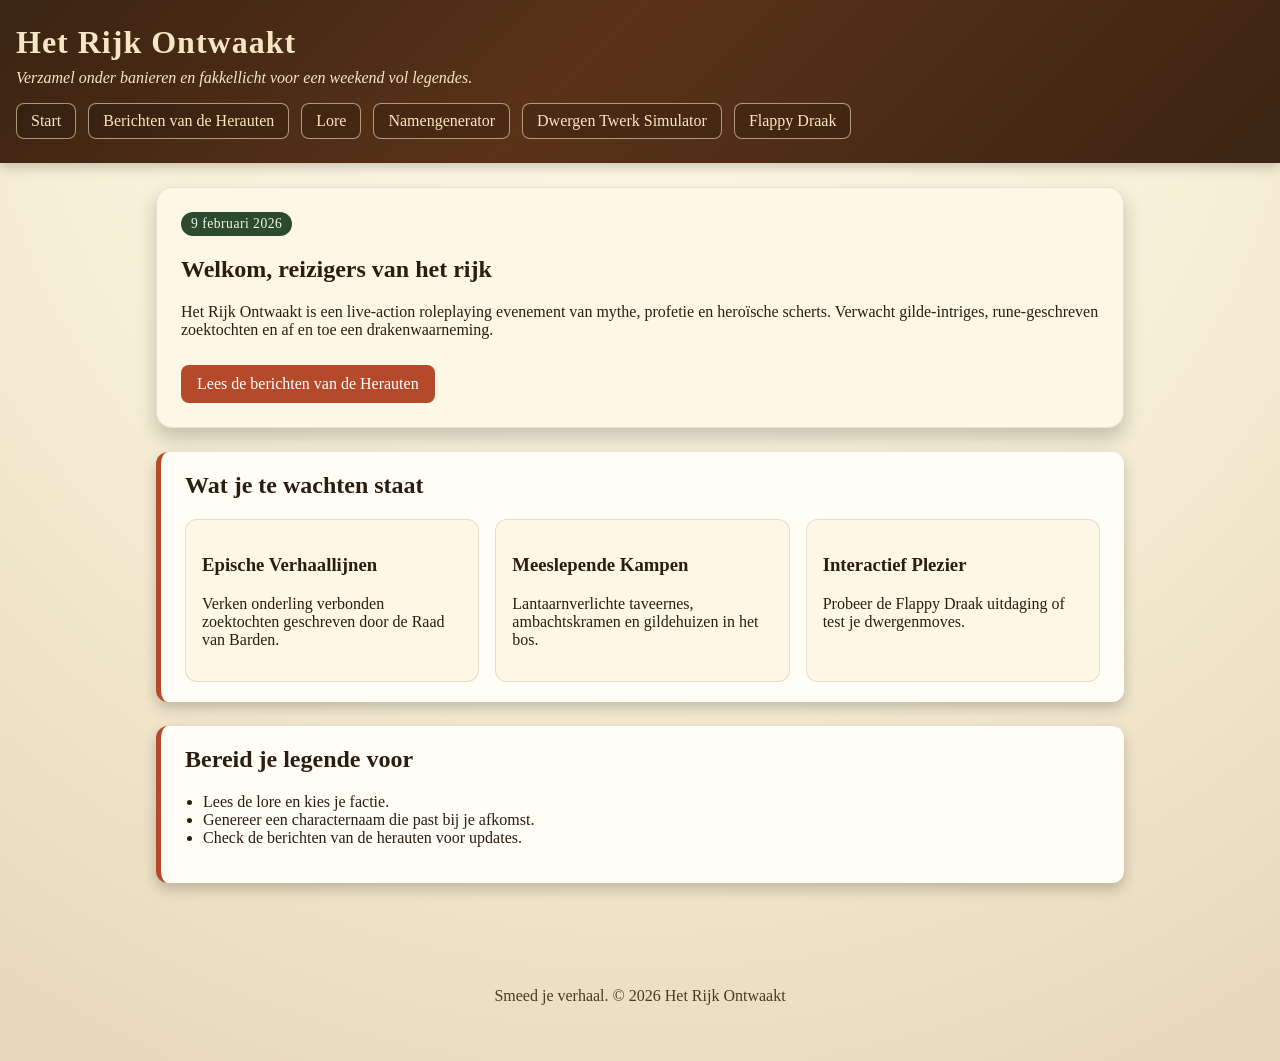
==== index.html @ 0592b7b3 "First vibecoded version" ====
<!DOCTYPE html>
<html lang="nl">

<head>
    <meta charset="UTF-8" />
    <meta name="viewport" content="width=device-width, initial-scale=1" />
    <title>LARP Evenement | Het Rijk Ontwaakt</title>
    <link rel="stylesheet" href="styles.css" />
</head>

<body>
    <header>
        <h1>Het Rijk Ontwaakt</h1>
        <p>Verzamel onder banieren en fakkellicht voor een weekend vol legendes.</p>
        <nav>
            <a href="index.html">Start</a>
            <a href="announcements.html">Berichten van de Herauten</a>
            <a href="lore.html">Lore</a>
            <a href="name-generator.html">Namengenerator</a>
            <a href="twerk.html">Dwergen Twerk Simulator</a>
            <a href="flappy-dragon.html">Flappy Draak</a>
        </nav>
    </header>

    <main>
        <section class="hero">
            <span class="badge">9 februari 2026</span>
            <h2>Welkom, reizigers van het rijk</h2>
            <p>
                Het Rijk Ontwaakt is een live-action roleplaying evenement van mythe, profetie en
                heroïsche scherts. Verwacht gilde-intriges, rune-geschreven zoektochten en af en toe een
                drakenwaarneming.
            </p>
            <a class="button" href="announcements.html">Lees de berichten van de Herauten</a>
        </section>

        <section class="section">
            <h2>Wat je te wachten staat</h2>
            <div class="card-grid">
                <div class="card">
                    <h3>Epische Verhaallijnen</h3>
                    <p>Verken onderling verbonden zoektochten geschreven door de Raad van Barden.</p>
                </div>
                <div class="card">
                    <h3>Meeslepende Kampen</h3>
                    <p>Lantaarnverlichte taveernes, ambachtskramen en gildehuizen in het bos.</p>
                </div>
                <div class="card">
                    <h3>Interactief Plezier</h3>
                    <p>Probeer de Flappy Draak uitdaging of test je dwergenmoves.</p>
                </div>
            </div>
        </section>

        <section class="section">
            <h2>Bereid je legende voor</h2>
            <ul>
                <li>Lees de lore en kies je factie.</li>
                <li>Genereer een characternaam die past bij je afkomst.</li>
                <li>Check de berichten van de herauten voor updates.</li>
            </ul>
        </section>
    </main>

    <footer>
        <p>Smeed je verhaal. © <span data-year></span> Het Rijk Ontwaakt</p>
    </footer>

    <script src="main.js"></script>
</body>

</html>
---- styles.css ----
:root {
    --parchment: #f7f0d8;
    --ink: #2b1d0f;
    --ember: #b54a2a;
    --forest: #2c4a2e;
    --gold: #c9a227;
    --shadow: rgba(0, 0, 0, 0.2);
    --card: #fff7e6;
}

* {
    box-sizing: border-box;
}

body {
    margin: 0;
    font-family: "Cormorant Garamond", "Garamond", "Times New Roman", serif;
    color: var(--ink);
    background: radial-gradient(circle at top, #fff8e8 0%, var(--parchment) 45%, #e6d6b8 100%);
}

header {
    background: linear-gradient(135deg, #3a2412 0%, #5a3218 45%, #3a2412 100%);
    color: #f6e6c4;
    padding: 24px 16px;
    box-shadow: 0 4px 12px var(--shadow);
}

header h1 {
    margin: 0 0 8px;
    letter-spacing: 1px;
}

header p {
    margin: 0;
    font-style: italic;
}

nav {
    margin-top: 16px;
    display: flex;
    flex-wrap: wrap;
    gap: 12px;
}

nav a {
    color: #f9e6bf;
    text-decoration: none;
    padding: 8px 14px;
    border: 1px solid rgba(249, 230, 191, 0.6);
    border-radius: 8px;
    transition: all 0.2s ease;
    background: rgba(0, 0, 0, 0.15);
}

nav a:hover,
nav a:focus {
    background: rgba(249, 230, 191, 0.25);
    border-color: var(--gold);
    outline: none;
}

main {
    max-width: 1000px;
    margin: 24px auto 64px;
    padding: 0 16px;
}

.hero {
    background: var(--card);
    padding: 24px;
    border-radius: 16px;
    border: 1px solid rgba(43, 29, 15, 0.1);
    box-shadow: 0 10px 20px var(--shadow);
}

.section {
    margin-top: 24px;
    background: #fffdf6;
    padding: 20px 24px;
    border-radius: 12px;
    border-left: 5px solid var(--ember);
    box-shadow: 0 6px 14px var(--shadow);
}

.section h2 {
    margin-top: 0;
}

.card-grid {
    display: grid;
    grid-template-columns: repeat(auto-fit, minmax(240px, 1fr));
    gap: 16px;
}

.card {
    background: var(--card);
    padding: 16px;
    border-radius: 12px;
    border: 1px solid rgba(43, 29, 15, 0.12);
}

.badge {
    display: inline-block;
    padding: 4px 10px;
    border-radius: 999px;
    background: var(--forest);
    color: #f1f7ee;
    font-size: 0.85rem;
    letter-spacing: 0.5px;
}

.button {
    display: inline-block;
    margin-top: 10px;
    padding: 10px 16px;
    background: var(--ember);
    color: #fff;
    text-decoration: none;
    border-radius: 8px;
    border: none;
    cursor: pointer;
    font-family: inherit;
    font-size: 1rem;
}

.button.secondary {
    background: var(--forest);
}

footer {
    text-align: center;
    padding: 24px 16px 40px;
    color: #4b3a25;
}

.notice {
    background: #fff1d5;
    border: 1px dashed #c9a227;
    padding: 12px 16px;
    border-radius: 10px;
}

.canvas-wrap {
    margin-top: 16px;
    background: #201507;
    padding: 14px;
    border-radius: 12px;
    border: 1px solid rgba(0, 0, 0, 0.4);
    box-shadow: 0 8px 18px rgba(0, 0, 0, 0.3);
}

canvas {
    display: block;
    width: 100%;
    max-width: 640px;
    height: auto;
    margin: 0 auto;
    background: linear-gradient(#6db3f2, #c9e8ff);
    border-radius: 8px;
}

input,
textarea {
    width: 100%;
    padding: 10px 12px;
    border-radius: 8px;
    border: 1px solid rgba(43, 29, 15, 0.2);
    font-family: inherit;
}

ul {
    padding-left: 18px;
}

.lore-image-main {
    width: 100%;
    max-width: 800px;
    height: auto;
    display: block;
    margin: 16px auto 24px;
    border-radius: 8px;
    border: 1px solid rgba(43, 29, 15, 0.2);
    box-shadow: 0 4px 8px var(--shadow);
}

.lore-image-card {
    width: 100%;
    height: 200px;
    object-fit: cover;
    border-radius: 8px;
    margin-bottom: 12px;
    border: 1px solid rgba(43, 29, 15, 0.1);
}
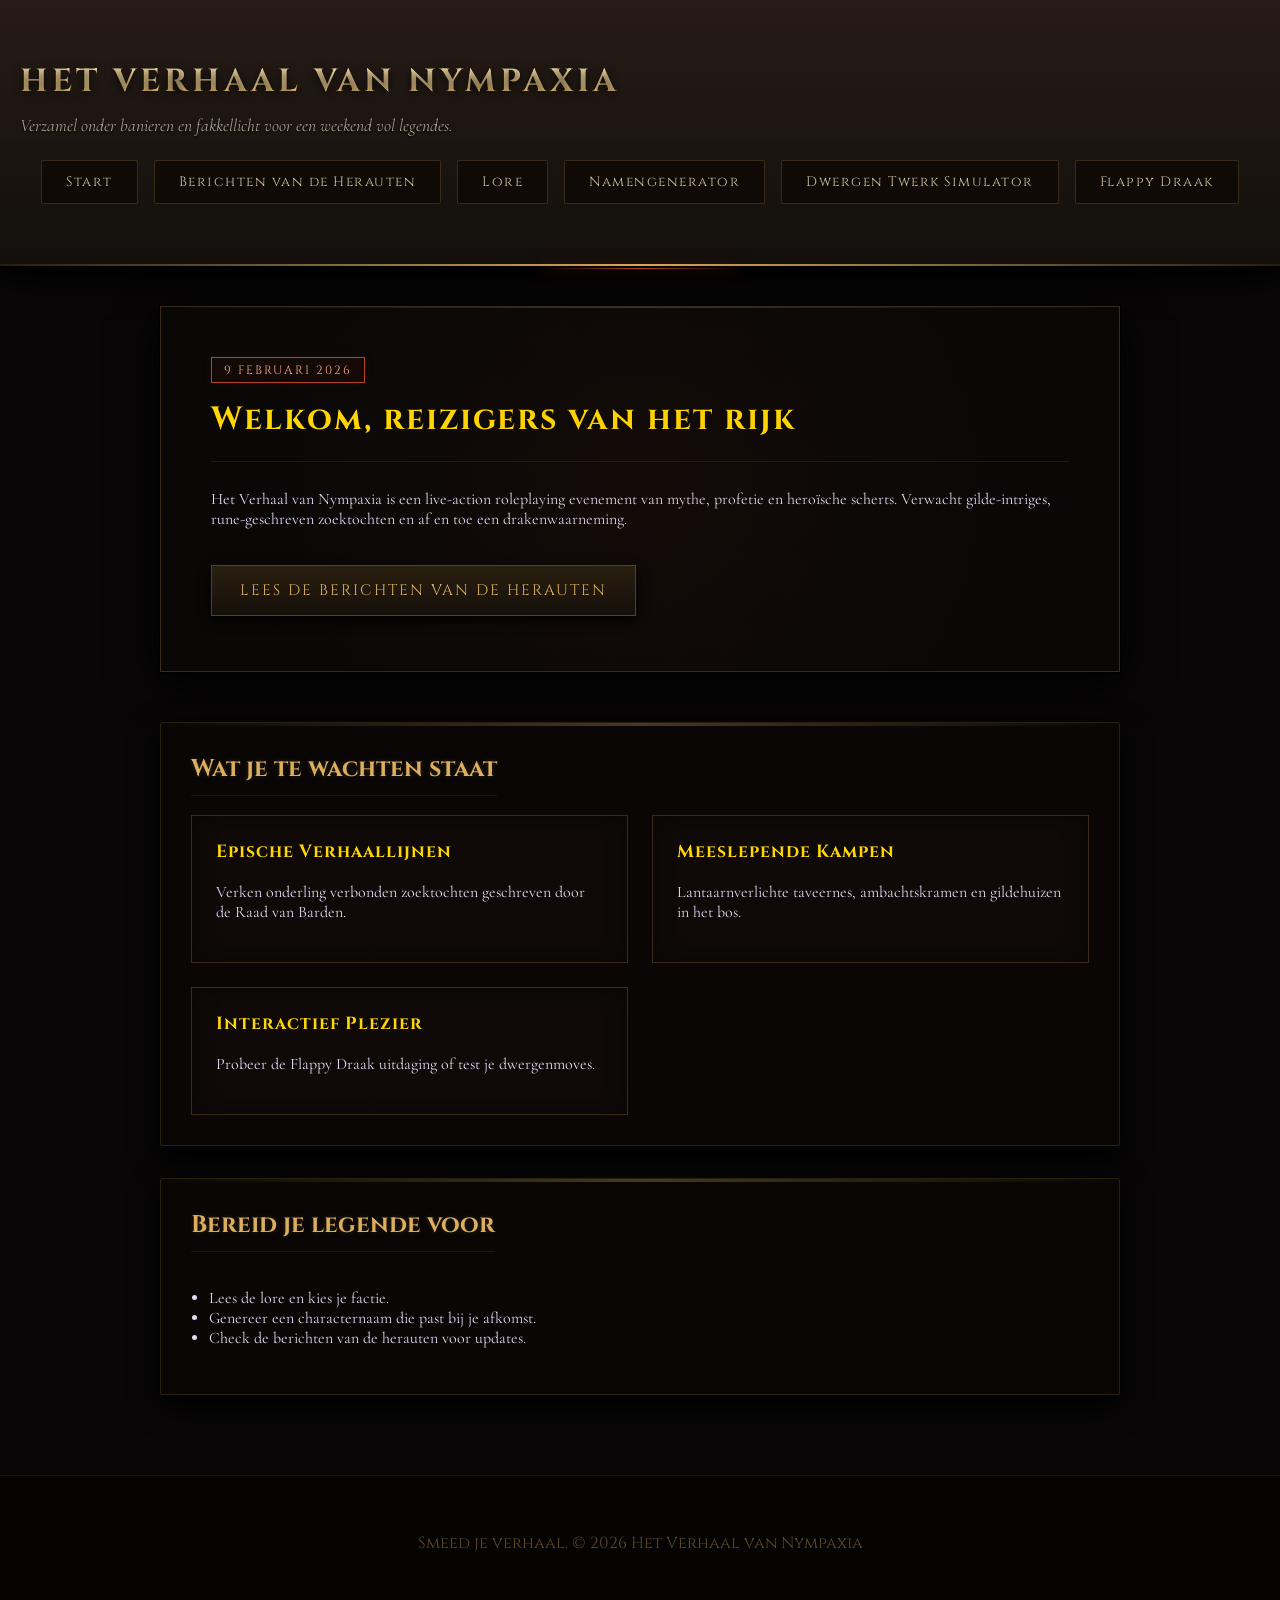
==== commit 0047f349: "Vibe session untill we got a very nice looking website with all functionality!" ====
--- a/index.html
+++ b/index.html
@@ -4,13 +4,13 @@
 <head>
     <meta charset="UTF-8" />
     <meta name="viewport" content="width=device-width, initial-scale=1" />
-    <title>LARP Evenement | Het Rijk Ontwaakt</title>
+    <title>LARP Evenement | Het Verhaal van Nympaxia</title>
     <link rel="stylesheet" href="styles.css" />
 </head>
 
 <body>
     <header>
-        <h1>Het Rijk Ontwaakt</h1>
+        <h1>Het Verhaal van Nympaxia</h1>
         <p>Verzamel onder banieren en fakkellicht voor een weekend vol legendes.</p>
         <nav>
             <a href="index.html">Start</a>
@@ -27,7 +27,7 @@
             <span class="badge">9 februari 2026</span>
             <h2>Welkom, reizigers van het rijk</h2>
             <p>
-                Het Rijk Ontwaakt is een live-action roleplaying evenement van mythe, profetie en
+                Het Verhaal van Nympaxia is een live-action roleplaying evenement van mythe, profetie en
                 heroïsche scherts. Verwacht gilde-intriges, rune-geschreven zoektochten en af en toe een
                 drakenwaarneming.
             </p>
@@ -63,7 +63,7 @@
     </main>
 
     <footer>
-        <p>Smeed je verhaal. © <span data-year></span> Het Rijk Ontwaakt</p>
+        <p>Smeed je verhaal. © <span data-year></span> Het Verhaal van Nympaxia</p>
     </footer>
 
     <script src="main.js"></script>
--- a/styles.css
+++ b/styles.css
@@ -1,154 +1,492 @@
+@import url('https://fonts.googleapis.com/css2?family=Cinzel:wght@400;700&family=Cormorant+Garamond:ital,wght@0,400;0,600;1,400&display=swap');
+
 :root {
-    --parchment: #f7f0d8;
-    --ink: #2b1d0f;
-    --ember: #b54a2a;
-    --forest: #2c4a2e;
-    --gold: #c9a227;
-    --shadow: rgba(0, 0, 0, 0.2);
-    --card: #fff7e6;
+    --bg-dark: #0f0a14;
+    --bg-panel: rgba(26, 20, 40, 0.85);
+    /* Semi-transparent */
+    --ink: #e2d9f3;
+    --accent-primary: #b54518;
+    /* Ember Orange */
+    --accent-secondary: #dcae5f;
+    /* Tarnished Gold */
+    --accent-tertiary: #4a6fa5;
+    /* Steel Blue/Grey */
+    --glow-purple: #9d4edd;
+    --glow-green: #2ecc71;
+    --glow-orange: #e67e22;
+    --gold: #ffd700;
+    --link-color: #c77dff;
+    --shadow: rgba(0, 0, 0, 0.7);
+
+    /* Mapped for compatibility */
+    --parchment: #1a1221;
+    --forest: #240046;
+    --ember: #7b2cbf;
+    --card: #15101f;
+}
+
+::selection {
+    background: var(--glow-purple);
+    color: #fff;
+    text-shadow: 0 0 5px #fff;
+}
+
+#cursor-glow {
+    position: fixed;
+    top: 0;
+    left: 0;
+    width: 100vw;
+    height: 100vh;
+    pointer-events: none;
+    z-index: 9999;
+    mix-blend-mode: screen;
 }
 
 * {
     box-sizing: border-box;
+}
+
+@keyframes mystic-pulse {
+    0% {
+        box-shadow: 0 0 5px rgba(157, 78, 221, 0.2);
+    }
+
+    50% {
+        box-shadow: 0 0 15px rgba(157, 78, 221, 0.6), 0 0 5px rgba(0, 240, 255, 0.3);
+    }
+
+    100% {
+        box-shadow: 0 0 5px rgba(157, 78, 221, 0.2);
+    }
+}
+
+@keyframes float {
+    0% {
+        transform: translateY(0px);
+    }
+
+    50% {
+        transform: translateY(-5px);
+    }
+
+    100% {
+        transform: translateY(0px);
+    }
+}
+
+@keyframes bg-pan {
+    0% {
+        background-position: 0% 50%;
+    }
+
+    50% {
+        background-position: 100% 50%;
+    }
+
+    100% {
+        background-position: 0% 50%;
+    }
 }
 
 body {
     margin: 0;
     font-family: "Cormorant Garamond", "Garamond", "Times New Roman", serif;
     color: var(--ink);
-    background: radial-gradient(circle at top, #fff8e8 0%, var(--parchment) 45%, #e6d6b8 100%);
+    background-color: #080606;
+    /* Onyx Black with Rune Texture */
+    background-image:
+        linear-gradient(rgba(8, 6, 6, 0.85), rgba(8, 6, 6, 0.85)),
+        url('images/rune_lower_background.png');
+    background-size: cover;
+    background-attachment: fixed;
+    background-position: center;
+    min-height: 100vh;
+    cursor: default;
+}
+
+@keyframes ancient-flicker {
+
+    0%,
+    100% {
+        opacity: 1;
+        text-shadow: 0 0 10px rgba(255, 183, 0, 0.5);
+    }
+
+    50% {
+        opacity: 0.9;
+        text-shadow: 0 0 15px rgba(255, 100, 0, 0.3);
+    }
+
+    70% {
+        opacity: 0.95;
+        text-shadow: 0 0 8px rgba(255, 183, 0, 0.4);
+    }
 }
 
 header {
-    background: linear-gradient(135deg, #3a2412 0%, #5a3218 45%, #3a2412 100%);
-    color: #f6e6c4;
-    padding: 24px 16px;
-    box-shadow: 0 4px 12px var(--shadow);
+    background:
+        linear-gradient(180deg, rgba(82, 60, 48, 0.4) 0%, rgba(20, 16, 12, 0.95) 100%),
+        url('images/rune_top_banner.png');
+    background-size: cover;
+    background-position: center;
+    border-bottom: 2px solid #2a2010;
+    border-image: linear-gradient(90deg, transparent, var(--accent-secondary), transparent) 1;
+    color: var(--accent-secondary);
+    padding: 60px 20px;
+    position: relative;
+    box-shadow: 0 10px 30px #000;
+}
+
+header::before {
+    content: '';
+    position: absolute;
+    bottom: -5px;
+    left: 50%;
+    transform: translateX(-50%);
+    width: 200px;
+    height: 1px;
+    background: radial-gradient(circle, var(--accent-primary) 0%, transparent 100%);
+    box-shadow: 0 0 15px var(--accent-primary);
 }
 
 header h1 {
-    margin: 0 0 8px;
-    letter-spacing: 1px;
+    margin: 0 0 12px;
+    letter-spacing: 4px;
+    font-family: 'Cinzel', serif;
+    font-weight: 700;
+    color: var(--gold);
+    text-transform: uppercase;
+    text-shadow: 0 2px 10px rgba(0, 0, 0, 0.8);
+    background: linear-gradient(to bottom, #ffeebb, #dcae5f);
+    -webkit-background-clip: text;
+    -webkit-text-fill-color: transparent;
 }
 
 header p {
     margin: 0;
     font-style: italic;
+    font-size: 1.1rem;
+    color: #a89f91;
+    text-shadow: 0 1px 2px #000;
 }
 
 nav {
-    margin-top: 16px;
+    margin-top: 24px;
     display: flex;
     flex-wrap: wrap;
-    gap: 12px;
+    gap: 16px;
+    justify-content: center;
 }
 
 nav a {
-    color: #f9e6bf;
+    color: #d0c0a0;
     text-decoration: none;
-    padding: 8px 14px;
-    border: 1px solid rgba(249, 230, 191, 0.6);
-    border-radius: 8px;
-    transition: all 0.2s ease;
-    background: rgba(0, 0, 0, 0.15);
-}
-
+    padding: 12px 24px;
+    border: 1px solid rgba(220, 174, 95, 0.2);
+    border-radius: 2px;
+    transition: all 0.4s ease;
+    background: rgba(10, 5, 2, 0.6);
+    font-family: 'Cinzel', serif;
+    font-size: 0.85rem;
+    letter-spacing: 1.5px;
+    position: relative;
+    overflow: hidden;
+}
+
+nav a::before {
+    content: '';
+    position: absolute;
+    top: 0;
+    left: -100%;
+    width: 100%;
+    height: 100%;
+    background: linear-gradient(90deg, transparent, rgba(220, 174, 95, 0.1), transparent);
+    transition: 0.5s;
+}
+
+nav a:hover::before {
+    left: 100%;
+}
+
+nav a:hover {
+    color: var(--accent-secondary);
+    box-shadow: 0 0 15px currentColor;
+    border-color: currentColor;
+    text-shadow: 0 0 5px currentColor;
+}
+
+nav a:nth-child(3n+1):hover {
+    color: var(--glow-purple);
+    /* Purple glow */
+}
+
+nav a:nth-child(3n+2):hover {
+    color: var(--glow-orange);
+    /* Orange glow */
+}
+
+nav a:nth-child(3n+3):hover {
+    color: var(--glow-green);
+    /* Green glow */
+}
+
+/* Flame Animation for special elements */
+@keyframes flame-pulse {
+    0% {
+        box-shadow: 0 0 5px currentColor, inset 0 0 5px currentColor;
+    }
+
+    50% {
+        box-shadow: 0 0 20px currentColor, inset 0 0 10px currentColor;
+    }
+
+    100% {
+        box-shadow: 0 0 5px currentColor, inset 0 0 5px currentColor;
+    }
+}
+
+.card:hover,
+.button:hover {
+    animation: flame-pulse 1.5s infinite alternate;
+}
+
+/* Make input interactions more magical */
+input:focus,
+textarea:focus {
+    border-color: var(--glow-green);
+    box-shadow: 0 0 15px var(--glow-green);
+}
+
+/* Conflict resolved: New nav styles consolidated */
 nav a:hover,
 nav a:focus {
-    background: rgba(249, 230, 191, 0.25);
-    border-color: var(--gold);
-    outline: none;
+    background: rgba(40, 20, 10, 0.5);
+    transform: translateY(-2px);
+    /* Colors and shadows handled by specific nth-child rules above */
 }
 
 main {
     max-width: 1000px;
-    margin: 24px auto 64px;
-    padding: 0 16px;
+    margin: 40px auto 80px;
+    padding: 0 20px;
 }
 
 .hero {
-    background: var(--card);
-    padding: 24px;
-    border-radius: 16px;
-    border: 1px solid rgba(43, 29, 15, 0.1);
-    box-shadow: 0 10px 20px var(--shadow);
+    background:
+        linear-gradient(rgba(10, 8, 7, 0.9), rgba(10, 8, 7, 0.9)),
+        url("data:image/svg+xml,%3Csvg width='60' height='60' viewBox='0 0 60 60' xmlns='http://www.w3.org/2000/svg'%3E%3Cpath d='M30 0l30 30-30 30L0 30z' fill='%231a1008' fill-opacity='0.1'/%3E%3C/svg%3E");
+    padding: 50px;
+    border: 1px solid #3a2a1a;
+    box-shadow:
+        0 0 0 1px rgba(0, 0, 0, 0.8),
+        0 10px 40px #000;
+    position: relative;
+    overflow: hidden;
+    margin-bottom: 50px;
+}
+
+.hero::after {
+    content: '';
+    position: absolute;
+    top: 0;
+    left: 0;
+    right: 0;
+    height: 1px;
+    background: linear-gradient(90deg, transparent, var(--accent-primary), transparent);
+    opacity: 0.5;
+}
+
+.hero::before {
+    content: '';
+    position: absolute;
+    top: 0;
+    left: 0;
+    right: 0;
+    bottom: 0;
+    background: radial-gradient(circle at 50% 50%, rgba(181, 69, 24, 0.05), transparent 70%);
+    pointer-events: none;
+}
+
+.hero h2 {
+    color: var(--gold);
+    font-family: 'Cinzel', serif;
+    border-bottom: 1px solid rgba(220, 174, 95, 0.1);
+    padding-bottom: 20px;
+    margin-top: 0;
+    font-size: 2rem;
+    letter-spacing: 2px;
 }
 
 .section {
-    margin-top: 24px;
-    background: #fffdf6;
-    padding: 20px 24px;
-    border-radius: 12px;
-    border-left: 5px solid var(--ember);
-    box-shadow: 0 6px 14px var(--shadow);
+    margin-top: 32px;
+    background: rgba(10, 8, 7, 0.85);
+    padding: 30px;
+    border: 1px solid #2a2010;
+    border-radius: 2px;
+    box-shadow: 0 10px 30px #000;
+    position: relative;
+    backdrop-filter: blur(2px);
+    /* Keep slight blur */
+}
+
+.section::before {
+    content: '';
+    position: absolute;
+    top: 0;
+    left: 0;
+    width: 100%;
+    height: 3px;
+    background: linear-gradient(90deg, transparent, var(--accent-secondary), transparent);
+    opacity: 0.3;
 }
 
 .section h2 {
     margin-top: 0;
+    color: var(--accent-secondary);
+    font-family: 'Cinzel', serif;
+    text-shadow: 0 0 5px rgba(220, 174, 95, 0.2);
+    border-bottom: 1px solid rgba(220, 174, 95, 0.1);
+    padding-bottom: 10px;
+    display: inline-block;
 }
 
 .card-grid {
     display: grid;
-    grid-template-columns: repeat(auto-fit, minmax(240px, 1fr));
-    gap: 16px;
+    grid-template-columns: repeat(auto-fit, minmax(350px, 1fr));
+    gap: 24px;
 }
 
 .card {
-    background: var(--card);
-    padding: 16px;
-    border-radius: 12px;
-    border: 1px solid rgba(43, 29, 15, 0.12);
+    background:
+        linear-gradient(rgba(15, 10, 8, 0.9), rgba(15, 10, 8, 0.9)),
+        url("data:image/svg+xml,%3Csvg width='20' height='20' viewBox='0 0 20 20' xmlns='http://www.w3.org/2000/svg'%3E%3Cpath d='M1 1h2v2H1V1zm4 0h2v2H5V1zm4 0h2v2H9V1z' fill='%231a1008' fill-opacity='0.2'/%3E%3C/svg%3E");
+    padding: 24px;
+    border: 1px solid #3a2a1a;
+    transition: all 0.4s ease;
+    box-shadow: inset 0 0 20px rgba(0, 0, 0, 0.5);
+    position: relative;
+}
+
+.card:hover {
+    transform: translateY(-5px);
+    border-color: var(--accent-secondary);
+    box-shadow:
+        inset 0 0 10px rgba(0, 0, 0, 0.5),
+        0 5px 20px rgba(0, 0, 0, 0.6);
+}
+
+.card::after {
+    content: '';
+    position: absolute;
+    bottom: 0;
+    left: 0;
+    width: 100%;
+    height: 2px;
+    background: linear-gradient(90deg, transparent, var(--accent-primary), transparent);
+    opacity: 0;
+    transition: 0.4s;
+}
+
+.card:hover::after {
+    opacity: 1;
+}
+
+.card h3 {
+    color: var(--gold);
+    margin-top: 0;
+    font-family: 'Cinzel', serif;
+    font-size: 1.1rem;
+    letter-spacing: 1px;
 }
 
 .badge {
     display: inline-block;
-    padding: 4px 10px;
-    border-radius: 999px;
-    background: var(--forest);
-    color: #f1f7ee;
-    font-size: 0.85rem;
-    letter-spacing: 0.5px;
+    padding: 4px 12px;
+    border: 1px solid var(--accent-primary);
+    background: rgba(40, 10, 5, 0.3);
+    color: #ffaa80;
+    font-size: 0.75rem;
+    letter-spacing: 2px;
+    margin-bottom: 15px;
+    text-transform: uppercase;
+    font-family: 'Cinzel', serif;
+    box-shadow: 0 0 10px rgba(181, 69, 24, 0.1);
+    transition: all 0.3s ease;
+}
+
+.badge:hover {
+    box-shadow: 0 0 15px var(--glow-orange);
+    border-color: var(--glow-orange);
+    text-shadow: 0 0 5px var(--glow-orange);
+    cursor: default;
 }
 
 .button {
     display: inline-block;
-    margin-top: 10px;
-    padding: 10px 16px;
-    background: var(--ember);
-    color: #fff;
+    margin-top: 20px;
+    padding: 14px 28px;
+    background: linear-gradient(to bottom, #2a2010, #150f0a);
+    color: #dcae5f;
     text-decoration: none;
-    border-radius: 8px;
-    border: none;
+    border: 1px solid #5a4020;
     cursor: pointer;
-    font-family: inherit;
-    font-size: 1rem;
+    font-family: 'Cinzel', serif;
+    font-size: 0.95rem;
+    text-transform: uppercase;
+    letter-spacing: 2px;
+    transition: all 0.3s ease;
+    box-shadow: 0 4px 10px #000;
+    position: relative;
+    overflow: hidden;
+}
+
+
+
+.button:hover {
+    background: rgba(181, 69, 24, 0.1);
+    box-shadow: 0 0 20px rgba(181, 69, 24, 0.4);
+    text-shadow: 0 0 8px var(--accent-primary);
+    border-color: var(--accent-primary);
 }
 
 .button.secondary {
-    background: var(--forest);
+    border-color: var(--accent-secondary);
+    color: var(--accent-secondary);
+}
+
+.button.secondary:hover {
+    background: rgba(220, 174, 95, 0.1);
+    box-shadow: 0 0 20px rgba(220, 174, 95, 0.2);
+    color: var(--gold);
 }
 
 footer {
     text-align: center;
-    padding: 24px 16px 40px;
-    color: #4b3a25;
+    padding: 40px 20px;
+    color: rgba(220, 174, 95, 0.4);
+    border-top: 1px solid rgba(220, 174, 95, 0.1);
+    background: #050403;
+    font-family: 'Cinzel', serif;
 }
 
 .notice {
-    background: #fff1d5;
-    border: 1px dashed #c9a227;
-    padding: 12px 16px;
-    border-radius: 10px;
+    background: rgba(220, 174, 95, 0.05);
+    border: 1px solid var(--gold);
+    padding: 16px;
+    border-radius: 2px;
+    color: var(--gold);
+    box-shadow: 0 0 15px rgba(220, 174, 95, 0.1);
 }
 
 .canvas-wrap {
-    margin-top: 16px;
-    background: #201507;
-    padding: 14px;
-    border-radius: 12px;
-    border: 1px solid rgba(0, 0, 0, 0.4);
-    box-shadow: 0 8px 18px rgba(0, 0, 0, 0.3);
-}
+    margin-top: 20px;
+    background: #080606;
+    padding: 4px;
+    border-radius: 2px;
+    border: 1px solid var(--accent-secondary);
+    box-shadow: 0 0 20px rgba(181, 69, 24, 0.1);
+}
+
 
 canvas {
     display: block;
@@ -156,17 +494,30 @@
     max-width: 640px;
     height: auto;
     margin: 0 auto;
-    background: linear-gradient(#6db3f2, #c9e8ff);
-    border-radius: 8px;
+    background: linear-gradient(#150f0a, #2a2010);
+    border-radius: 2px;
+    box-shadow: inset 0 0 20px rgba(0, 0, 0, 0.8);
 }
 
 input,
 textarea {
     width: 100%;
-    padding: 10px 12px;
-    border-radius: 8px;
-    border: 1px solid rgba(43, 29, 15, 0.2);
+    padding: 12px 16px;
+    border-radius: 2px;
+    border: 1px solid #3a2a1a;
     font-family: inherit;
+    background: #050403;
+    color: var(--accent-secondary);
+    transition: all 0.3s ease;
+}
+
+input:focus,
+textarea:focus {
+    outline: none;
+    border-color: var(--glow-green);
+    box-shadow: 0 0 15px var(--glow-green);
+    background: #0f0a08;
+    color: var(--glow-green);
 }
 
 ul {
@@ -179,16 +530,331 @@
     height: auto;
     display: block;
     margin: 16px auto 24px;
-    border-radius: 8px;
-    border: 1px solid rgba(43, 29, 15, 0.2);
-    box-shadow: 0 4px 8px var(--shadow);
+    border-radius: 2px;
+    border: 1px solid #3a2a1a;
+    box-shadow: 0 0 20px rgba(0, 0, 0, 0.5);
 }
 
 .lore-image-card {
     width: 100%;
-    height: 200px;
-    object-fit: cover;
-    border-radius: 8px;
+    /* height: 200px; Removed to show full image */
+    /* object-fit: cover; Removed to stop cropping */
+    border-radius: 2px;
     margin-bottom: 12px;
-    border: 1px solid rgba(43, 29, 15, 0.1);
+    border: 1px solid #3a2a1a;
+    transition: all 0.3s ease;
+    filter: sepia(0.4) contrast(1.1);
+}
+
+.lore-image-card:hover {
+    filter: sepia(0) contrast(1.2);
+    box-shadow: 0 0 15px rgba(181, 69, 24, 0.2);
+    border-color: var(--accent-primary);
+    animation: flame-pulse 1.5s infinite alternate;
+}
+
+/* Name Generator Specific Styles */
+.name-gen-container h2,
+.name-gen-container .generated-name,
+.name-gen-container label,
+.name-gen-button,
+.result-label {
+    font-family: 'Cinzel', serif;
+}
+
+.name-gen-container {
+    background: rgba(10, 8, 7, 0.9);
+    width: 100%;
+    padding: 2.5rem;
+    border-radius: 2px;
+    border: 1px solid var(--accent-secondary);
+    box-shadow:
+        0 10px 40px rgba(0, 0, 0, 0.9),
+        inset 0 0 50px rgba(0, 0, 0, 0.8);
+    position: relative;
+    max-width: 700px;
+    margin: 0 auto;
+}
+
+.name-gen-container::before,
+.name-gen-container::after {
+    content: '';
+    position: absolute;
+    width: 60px;
+    height: 60px;
+    border: 2px solid var(--gold);
+    pointer-events: none;
+    transition: all 0.5s ease;
+    box-shadow: 0 0 10px var(--gold);
+    opacity: 0.5;
+}
+
+.name-gen-container::before {
+    top: 10px;
+    left: 10px;
+    border-right: none;
+    border-bottom: none;
+}
+
+.name-gen-container::after {
+    bottom: 10px;
+    right: 10px;
+    border-left: none;
+    border-top: none;
+}
+
+.divider {
+    width: 60%;
+    max-width: 300px;
+    height: 1px;
+    background: linear-gradient(90deg, transparent, var(--gold), transparent);
+    margin: 2rem auto;
+    position: relative;
+    box-shadow: 0 0 5px var(--gold);
+    opacity: 0.5;
+}
+
+.divider::before {
+    content: '✦';
+    position: absolute;
+    left: 50%;
+    top: 50%;
+    transform: translate(-50%, -50%);
+    color: var(--gold);
+    background: #0a0807;
+    padding: 0 15px;
+    font-size: 1.2rem;
+    text-shadow: 0 0 10px var(--gold);
+}
+
+.input-group {
+    margin-bottom: 2.5rem;
+}
+
+.input-group label {
+    display: block;
+    font-size: 0.9rem;
+    font-weight: 600;
+    color: var(--accent-secondary);
+    margin-bottom: 0.75rem;
+    letter-spacing: 2px;
+    text-transform: uppercase;
+    text-shadow: 0 0 5px rgba(220, 174, 95, 0.2);
+}
+
+.name-gen-button {
+    width: 100%;
+    padding: 1.5rem;
+    font-size: 1.3rem;
+    font-weight: 700;
+    letter-spacing: 3px;
+    background: linear-gradient(to bottom, #b54518, #8a3411);
+    color: #ffd700;
+    border: 1px solid #5a1a05;
+    box-shadow: 0 4px 15px rgba(0, 0, 0, 0.5);
+    text-shadow: 1px 1px 0 #000;
+    cursor: pointer;
+    transition: all 0.3s ease;
+}
+
+.name-gen-button:hover {
+    transform: translateY(-2px);
+    box-shadow: 0 6px 20px rgba(181, 69, 24, 0.4);
+    filter: brightness(1.1);
+}
+
+.name-gen-button .show-active {
+    animation: ancient-flicker 2s infinite;
+}
+
+.result {
+    margin-top: 3rem;
+    padding: 2.5rem;
+    background: rgba(0, 0, 0, 0.6);
+    border: 1px solid #3a2a1a;
+    box-shadow: inset 0 0 30px rgba(0, 0, 0, 0.8);
+    border-radius: 2px;
+    text-align: center;
+    position: relative;
+    overflow: hidden;
+}
+
+.result::before {
+    content: '';
+    position: absolute;
+    top: -50%;
+    left: -50%;
+    width: 200%;
+    height: 200%;
+    background: radial-gradient(circle, rgba(181, 69, 24, 0.1) 0%, transparent 70%);
+    animation: bg-pan 10s linear infinite;
+}
+
+.result-label {
+    font-size: 0.9rem;
+    font-weight: 600;
+    color: var(--accent-secondary);
+    margin-bottom: 1rem;
+    letter-spacing: 3px;
+    text-transform: uppercase;
+    text-shadow: 0 0 5px rgba(220, 174, 95, 0.2);
+    position: relative;
+}
+
+.generated-name {
+    font-size: 3rem;
+    font-weight: 700;
+    color: var(--gold);
+    letter-spacing: 2px;
+    text-shadow: 0 0 15px rgba(255, 215, 0, 0.3);
+    margin: 10px 0;
+    position: relative;
+}
+
+.meaning {
+    margin-top: 1.5rem;
+    font-style: italic;
+    color: var(--accent-secondary);
+    opacity: 0.8;
+    font-size: 1.2rem;
+    position: relative;
+}
+
+/* Override existing input styles if necessary or scope them */
+.name-gen-container input,
+.name-gen-container select {
+    width: 100%;
+    padding: 1.25rem;
+    font-family: 'Cinzel', serif;
+    font-size: 1.2rem;
+    background: #050403;
+    border: 1px solid #3a2a1a;
+    border-radius: 2px;
+    color: var(--gold);
+    transition: all 0.3s ease;
+}
+
+.name-gen-container input:focus,
+.name-gen-container select:focus {
+    outline: none;
+    border-color: var(--accent-primary);
+    background: #0f0a08;
+    box-shadow: 0 0 15px rgba(181, 69, 24, 0.2);
+}
+
+.name-gen-container option {
+    background: #0f0a08;
+    color: var(--gold);
+}
+
+
+/* End of Name Generator Styles */
+
+@keyframes name-reveal {
+    0% {
+        opacity: 0;
+        transform: scale(0.95);
+        filter: blur(5px);
+    }
+
+    100% {
+        opacity: 1;
+        transform: scale(1);
+        filter: blur(0);
+    }
+}
+
+.meaning {
+    margin-top: 1.5rem;
+    font-style: italic;
+    color: var(--accent-secondary);
+    font-size: 1.2rem;
+    animation: meaning-fade 1s ease-out 0.4s backwards;
+}
+
+@keyframes meaning-fade {
+    0% {
+        opacity: 0;
+    }
+
+    100% {
+        opacity: 1;
+    }
+}
+
+.hidden {
+    display: none !important;
+}
+
+@media (max-width: 600px) {
+    .name-gen-container {
+        padding: 2rem 1.5rem;
+    }
+
+    .generated-name {
+        font-size: 1.8rem;
+    }
+}
+
+/* Fix for Range Sliders (General) */
+input[type='range'] {
+    -webkit-appearance: none;
+    -moz-appearance: none;
+    appearance: none;
+    width: 100%;
+    height: 40px;
+    /* Ensure click area and thumb visibility */
+    background: transparent;
+    border-radius: 5px;
+    outline: none;
+    padding: 0;
+    border: none;
+    margin: 10px 0;
+    display: block;
+}
+
+input[type='range']::-webkit-slider-thumb {
+    -webkit-appearance: none;
+    appearance: none;
+    width: 25px;
+    height: 25px;
+    border-radius: 50%;
+    background: var(--gold);
+    cursor: pointer;
+    box-shadow: 0 0 10px var(--glow-orange);
+    border: 2px solid #fff;
+    margin-top: -10px;
+    /* Center thumb on track */
+    position: relative;
+    z-index: 2;
+}
+
+input[type='range']::-moz-range-thumb {
+    width: 25px;
+    height: 25px;
+    border-radius: 50%;
+    background: var(--gold);
+    cursor: pointer;
+    box-shadow: 0 0 10px var(--glow-orange);
+    border: 2px solid #fff;
+    position: relative;
+    z-index: 2;
+}
+
+input[type='range']::-webkit-slider-runnable-track {
+    width: 100%;
+    height: 5px;
+    cursor: pointer;
+    background: #3a2a1a;
+    border-radius: 2px;
+    border: 1px solid var(--accent-secondary);
+}
+
+input[type='range']::-moz-range-track {
+    width: 100%;
+    height: 5px;
+    cursor: pointer;
+    background: #3a2a1a;
+    border-radius: 2px;
+    border: 1px solid var(--accent-secondary);
 }
